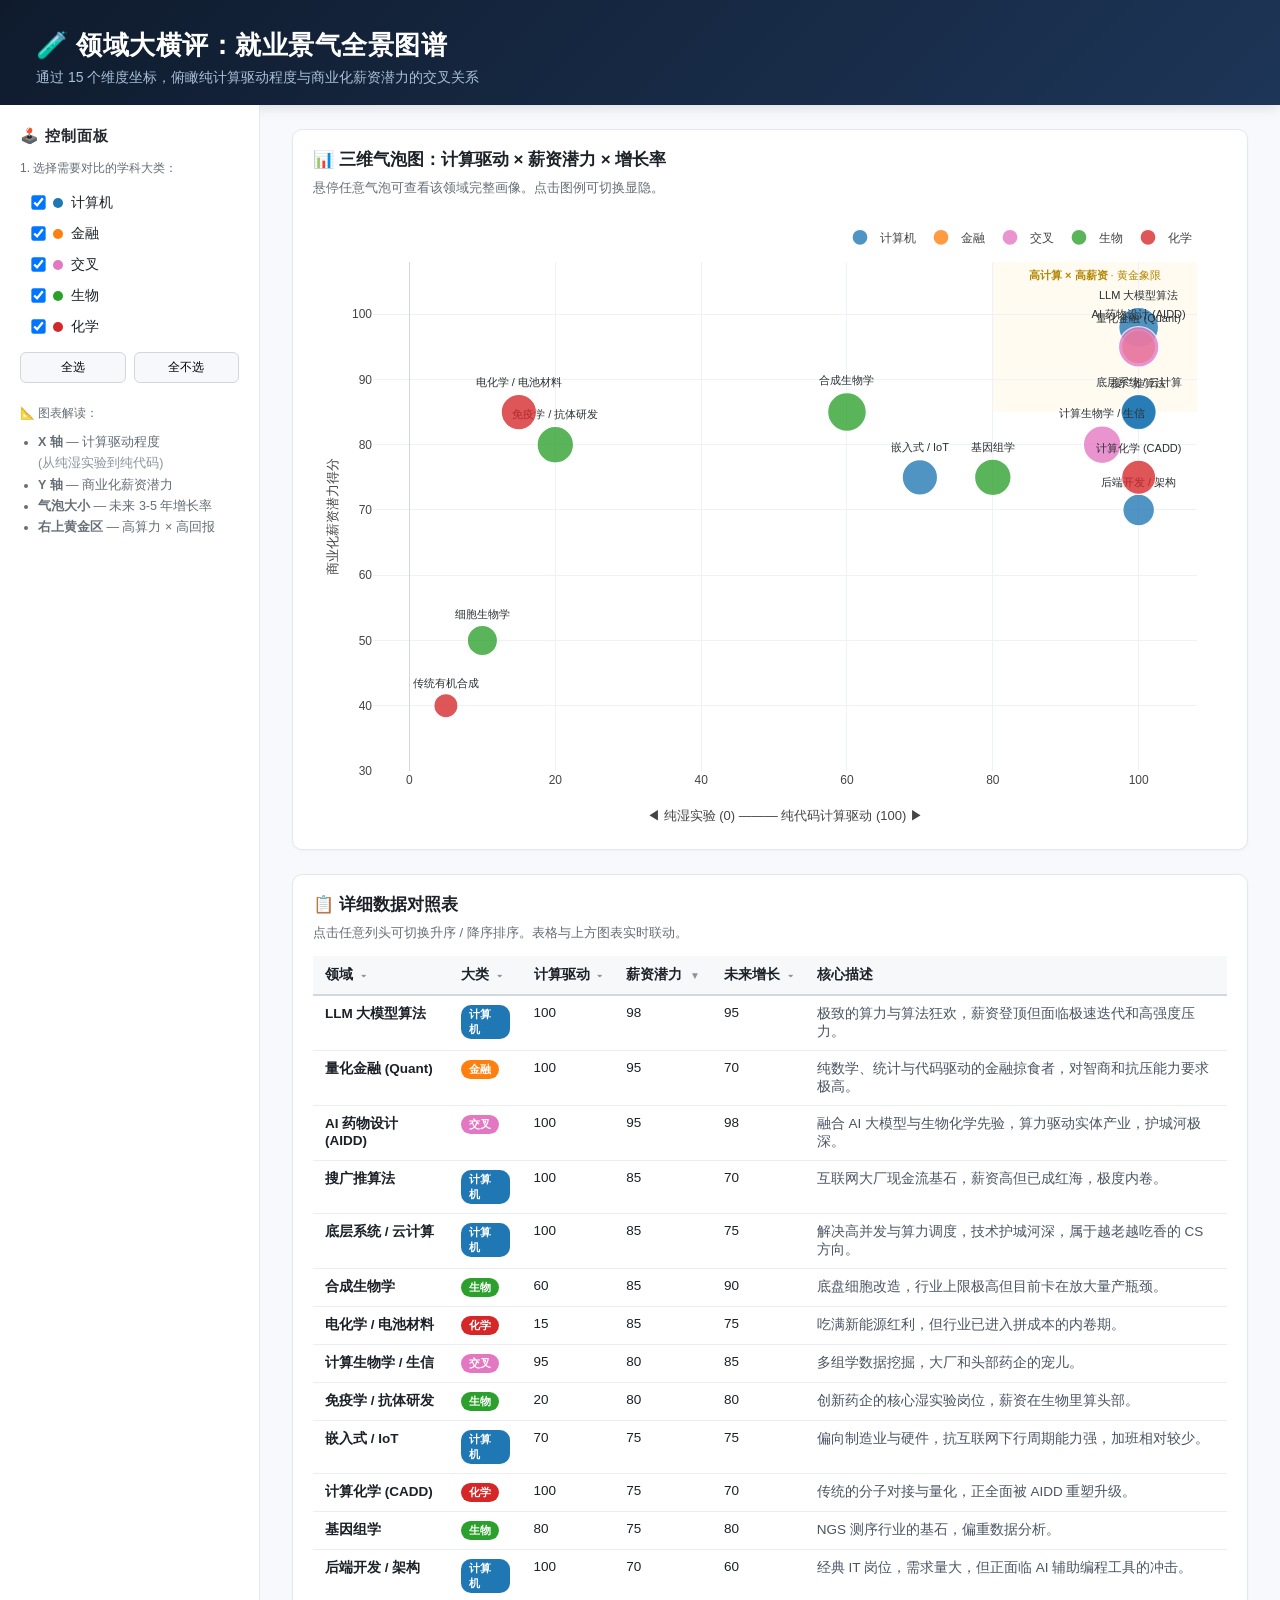
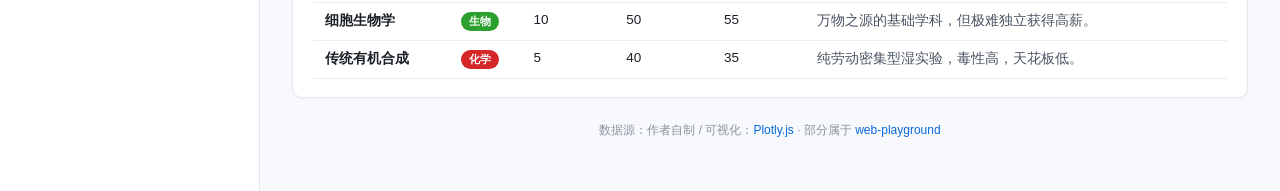
==== career-landscape/index.html @ ab69a727 "init: scaffold web-playground with career-landscape experiment - Repo landing page (index.html) list" ====
<!DOCTYPE html>
<html lang="zh-CN">
<head>
  <meta charset="UTF-8">
  <meta name="viewport" content="width=device-width, initial-scale=1.0">
  <title>领域大横评 · 就业景气全景图谱 | Career Landscape</title>
  <meta name="description" content="跨越生化、计算机、金融与交叉学科的多维可视化对比：计算驱动度 × 薪资潜力 × 未来增长率。">
  <link rel="stylesheet" href="style.css">
  <!-- Plotly.js CDN (v2.35, ~3.4MB gzipped)，纯前端无需后端 -->
  <script src="https://cdn.plot.ly/plotly-2.35.2.min.js" charset="utf-8"></script>
</head>
<body>

<header>
  <h1>🧪 领域大横评：就业景气全景图谱</h1>
  <div class="subtitle">通过 15 个维度坐标，俯瞰纯计算驱动程度与商业化薪资潜力的交叉关系</div>
</header>

<div class="layout">
  <!-- ========== 左侧控制面板 ========== -->
  <aside class="sidebar">
    <h2>🕹️ 控制面板</h2>

    <div class="filter-group">
      <p class="hint">1. 选择需要对比的学科大类：</p>
      <div id="category-filters"></div>
      <div class="btn-row">
        <button id="btn-all">全选</button>
        <button id="btn-none">全不选</button>
      </div>
    </div>

    <div class="filter-group">
      <p class="hint">📐 图表解读：</p>
      <ul style="font-size:12.5px;color:#656d76;padding-left:18px;line-height:1.7;margin:0">
        <li><strong>X 轴</strong> — 计算驱动程度<br><span style="color:#8b949e">(从纯湿实验到纯代码)</span></li>
        <li><strong>Y 轴</strong> — 商业化薪资潜力</li>
        <li><strong>气泡大小</strong> — 未来 3-5 年增长率</li>
        <li><strong>右上黄金区</strong> — 高算力 × 高回报</li>
      </ul>
    </div>
  </aside>

  <!-- ========== 主区域 ========== -->
  <main>
    <div class="card">
      <h3>📊 三维气泡图：计算驱动 × 薪资潜力 × 增长率</h3>
      <p class="caption">悬停任意气泡可查看该领域完整画像。点击图例可切换显隐。</p>
      <div id="plot"></div>
    </div>

    <div class="card">
      <h3>📋 详细数据对照表</h3>
      <p class="caption">点击任意列头可切换升序 / 降序排序。表格与上方图表实时联动。</p>
      <div class="scroll-x">
        <table class="data-table">
          <thead id="table-head">
            <tr>
              <th data-key="field">领域 <span class="sort-indicator">▾</span></th>
              <th data-key="category">大类 <span class="sort-indicator">▾</span></th>
              <th data-key="compute">计算驱动 <span class="sort-indicator">▾</span></th>
              <th data-key="salary">薪资潜力 <span class="sort-indicator">▾</span></th>
              <th data-key="growth">未来增长 <span class="sort-indicator">▾</span></th>
              <th>核心描述</th>
            </tr>
          </thead>
          <tbody id="table-body"></tbody>
        </table>
      </div>
    </div>

    <p class="footer-note">
      数据源：作者自制 / 可视化：<a href="https://plotly.com/javascript/" target="_blank">Plotly.js</a>
      · 部分属于 <a href="../" style="color:#0969da">web-playground</a>
    </p>
  </main>
</div>

<script src="data.js"></script>
<script src="app.js"></script>
</body>
</html>
---- career-landscape/style.css ----
/* ===== 全局排版 ===== */
* { box-sizing: border-box; }
html, body {
  margin: 0; padding: 0;
  font-family: -apple-system, BlinkMacSystemFont, "Segoe UI", "Helvetica Neue",
               "PingFang SC", "Hiragino Sans GB", "Microsoft YaHei", sans-serif;
  background: #f7f9fc;
  color: #1c2128;
}

header {
  padding: 28px 36px 18px;
  background: linear-gradient(135deg, #0f1b2d 0%, #1d3557 100%);
  color: #fff;
  box-shadow: 0 2px 14px rgba(0, 0, 0, 0.12);
}
header h1 {
  margin: 0;
  font-size: 26px;
  font-weight: 700;
  letter-spacing: 0.5px;
}
header .subtitle {
  margin-top: 6px;
  font-size: 14px;
  color: #a8c0d8;
}

/* ===== 主体布局：左侧栏 + 主区域 ===== */
.layout {
  display: grid;
  grid-template-columns: 260px 1fr;
  gap: 0;
  min-height: calc(100vh - 90px);
}

aside.sidebar {
  background: #fff;
  border-right: 1px solid #e3e8ef;
  padding: 22px 20px;
}
aside.sidebar h2 {
  font-size: 15px;
  font-weight: 600;
  margin: 0 0 14px;
  color: #24292f;
  text-transform: uppercase;
  letter-spacing: 1px;
}
.filter-group { margin-bottom: 22px; }
.filter-group .hint {
  font-size: 12px;
  color: #656d76;
  margin: 0 0 10px;
}
.filter-group label {
  display: flex;
  align-items: center;
  padding: 6px 8px;
  border-radius: 6px;
  cursor: pointer;
  font-size: 14px;
  transition: background 0.15s;
}
.filter-group label:hover { background: #f0f3f7; }
.filter-group input[type=checkbox] {
  margin-right: 8px;
  transform: scale(1.1);
  cursor: pointer;
}
.color-dot {
  display: inline-block;
  width: 10px; height: 10px;
  border-radius: 50%;
  margin-right: 8px;
}

.btn-row { display: flex; gap: 8px; margin-top: 10px; }
.btn-row button {
  flex: 1;
  padding: 6px 10px;
  font-size: 12px;
  background: #f6f8fa;
  border: 1px solid #d0d7de;
  border-radius: 6px;
  cursor: pointer;
  transition: background 0.15s;
}
.btn-row button:hover { background: #eaeef2; }

main {
  padding: 24px 32px 40px;
  overflow-x: hidden;
}

/* ===== 图表卡片 ===== */
.card {
  background: #fff;
  border: 1px solid #e3e8ef;
  border-radius: 10px;
  padding: 18px 20px;
  margin-bottom: 24px;
  box-shadow: 0 1px 3px rgba(0, 0, 0, 0.04);
}
.card h3 {
  margin: 0 0 8px;
  font-size: 17px;
  color: #1c2128;
}
.card .caption {
  margin: 0 0 14px;
  font-size: 13px;
  color: #656d76;
}

#plot { width: 100%; height: 620px; }

/* ===== 数据表 ===== */
table.data-table {
  width: 100%;
  border-collapse: collapse;
  font-size: 13.5px;
}
table.data-table thead th {
  position: sticky; top: 0;
  background: #f6f8fa;
  text-align: left;
  padding: 10px 12px;
  border-bottom: 2px solid #d0d7de;
  cursor: pointer;
  user-select: none;
  white-space: nowrap;
}
table.data-table thead th:hover { background: #eaeef2; }
table.data-table thead th .sort-indicator {
  font-size: 10px;
  color: #8b949e;
  margin-left: 4px;
}
table.data-table tbody td {
  padding: 9px 12px;
  border-bottom: 1px solid #eaeef2;
  vertical-align: top;
}
table.data-table tbody tr:hover { background: #fafbfc; }
.cat-badge {
  display: inline-block;
  padding: 2px 8px;
  font-size: 11px;
  font-weight: 600;
  color: #fff;
  border-radius: 10px;
}

.scroll-x { overflow-x: auto; }

.footer-note {
  font-size: 12px;
  color: #8b949e;
  margin-top: 18px;
  text-align: center;
}
.footer-note a { color: #0969da; text-decoration: none; }
.footer-note a:hover { text-decoration: underline; }

/* ===== 响应式 ===== */
@media (max-width: 860px) {
  .layout { grid-template-columns: 1fr; }
  aside.sidebar { border-right: none; border-bottom: 1px solid #e3e8ef; }
  #plot { height: 480px; }
}
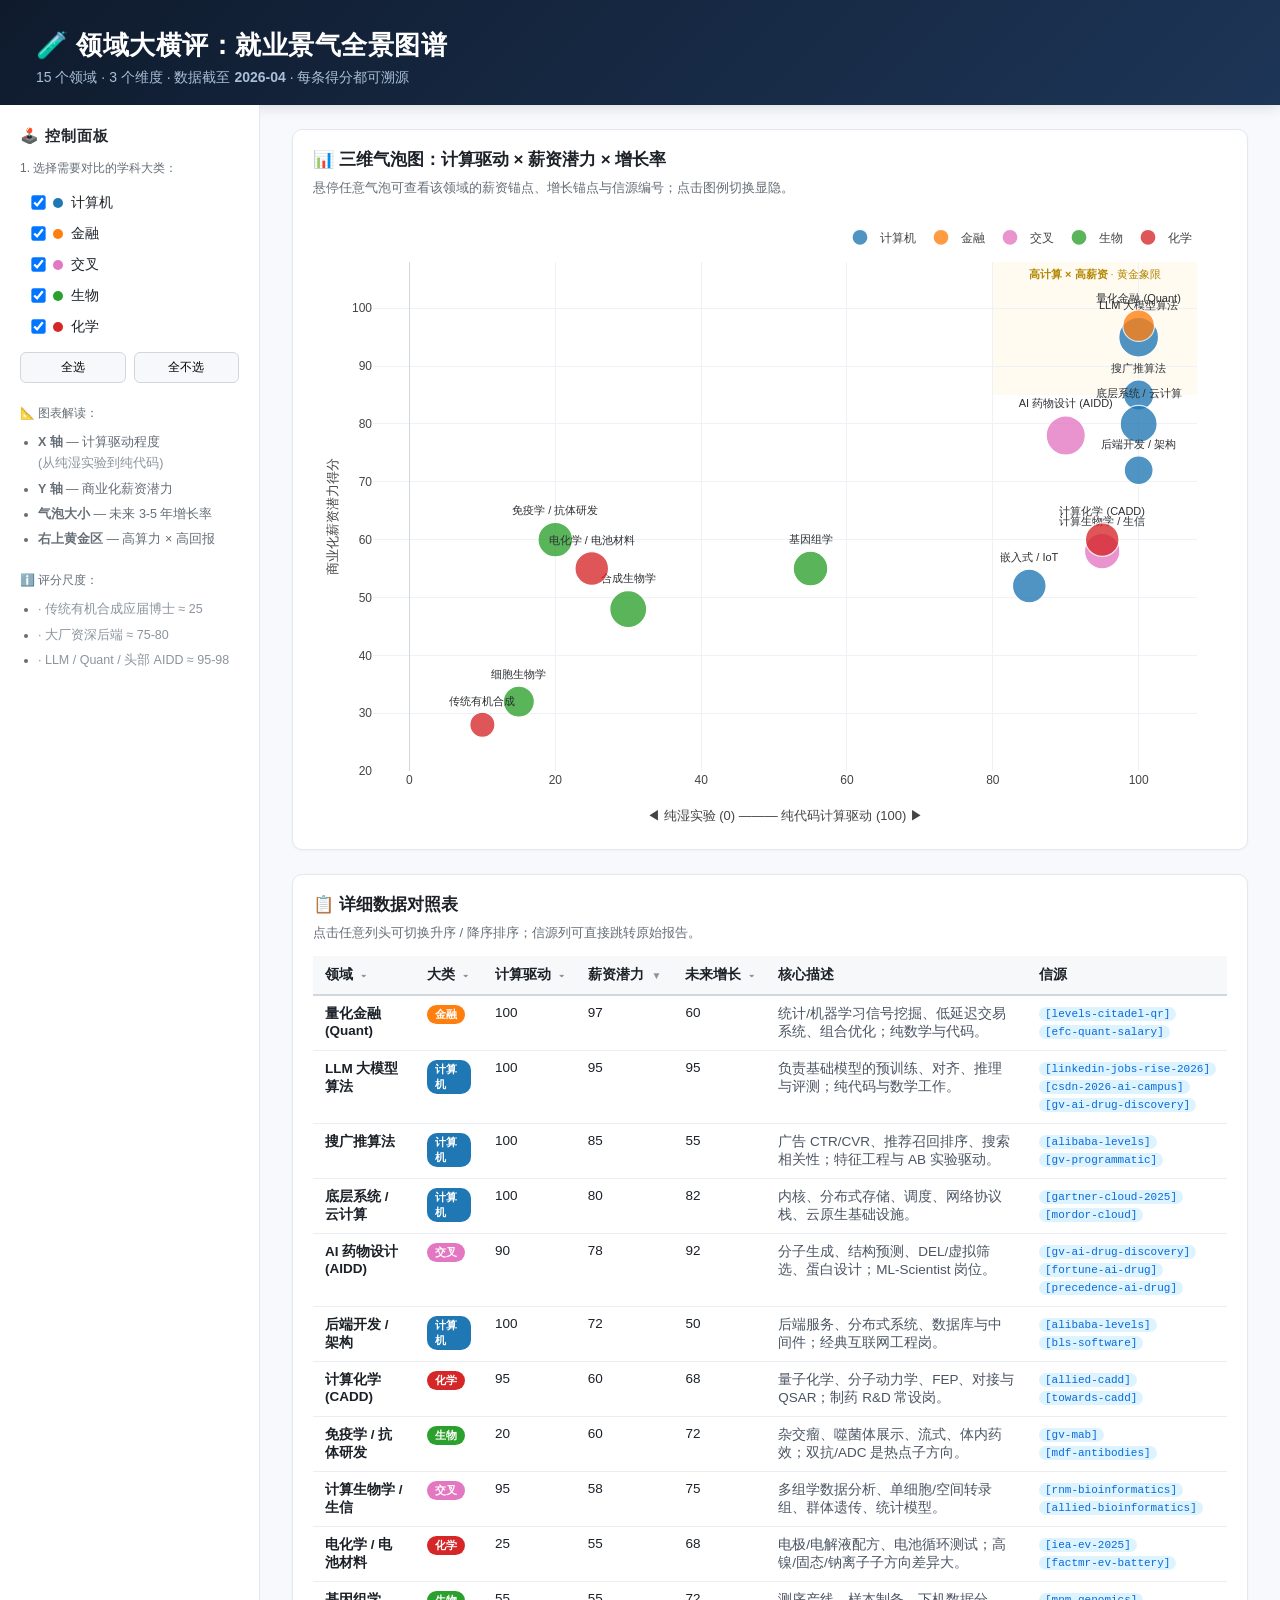
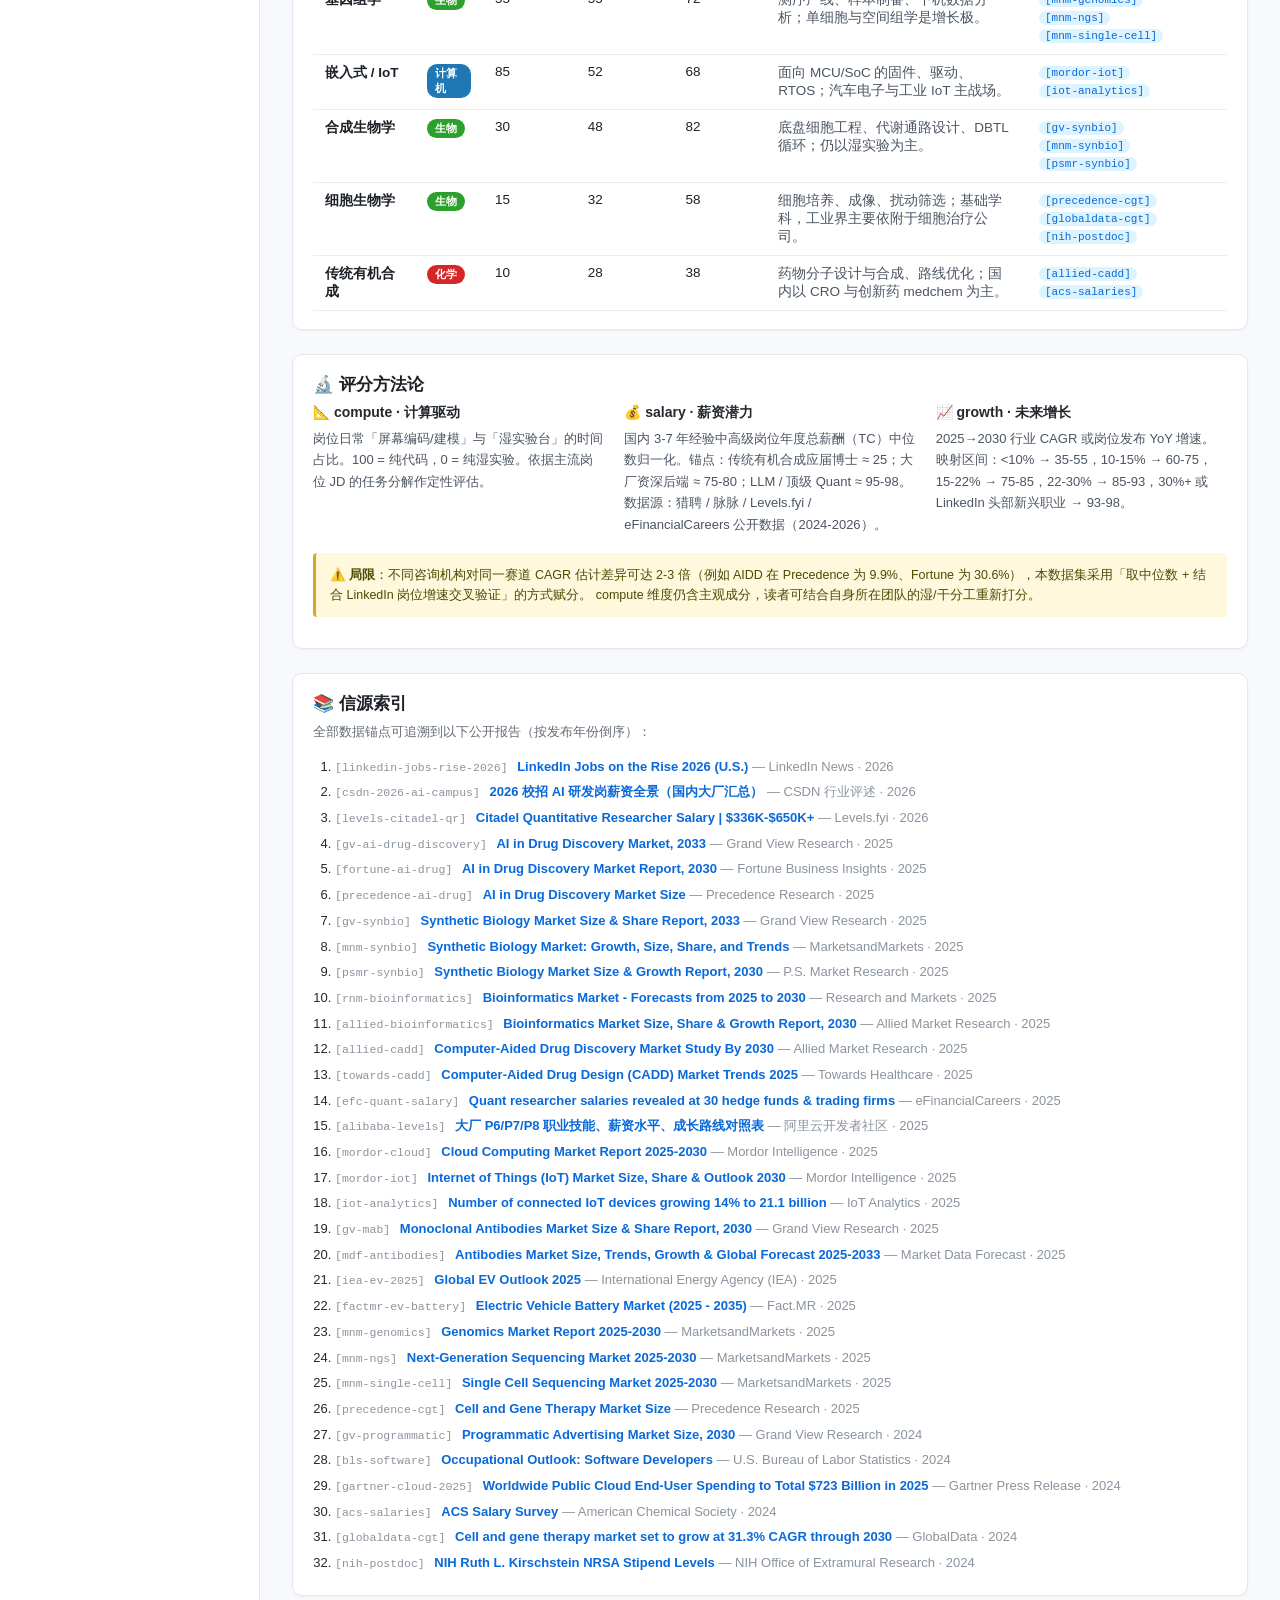
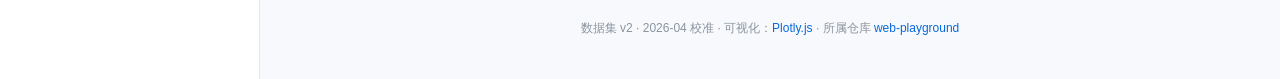
==== commit c18bf6cf: "data: refresh domain scores with 2025-2026 cited sources (v2) - 15 domains rescored using 2025/2026 " ====
--- a/career-landscape/index.html
+++ b/career-landscape/index.html
@@ -4,20 +4,20 @@
   <meta charset="UTF-8">
   <meta name="viewport" content="width=device-width, initial-scale=1.0">
   <title>领域大横评 · 就业景气全景图谱 | Career Landscape</title>
-  <meta name="description" content="跨越生化、计算机、金融与交叉学科的多维可视化对比：计算驱动度 × 薪资潜力 × 未来增长率。">
+  <meta name="description" content="跨越生化、计算机、金融与交叉学科的多维可视化对比：计算驱动度 × 薪资潜力 × 未来增长率。数据更新至 2026-04，附公开信源。">
   <link rel="stylesheet" href="style.css">
-  <!-- Plotly.js CDN (v2.35, ~3.4MB gzipped)，纯前端无需后端 -->
   <script src="https://cdn.plot.ly/plotly-2.35.2.min.js" charset="utf-8"></script>
 </head>
 <body>
 
 <header>
   <h1>🧪 领域大横评：就业景气全景图谱</h1>
-  <div class="subtitle">通过 15 个维度坐标，俯瞰纯计算驱动程度与商业化薪资潜力的交叉关系</div>
+  <div class="subtitle">
+    15 个领域 · 3 个维度 · 数据截至 <strong>2026-04</strong> · 每条得分都可溯源
+  </div>
 </header>
 
 <div class="layout">
-  <!-- ========== 左侧控制面板 ========== -->
   <aside class="sidebar">
     <h2>🕹️ 控制面板</h2>
 
@@ -32,26 +32,34 @@
 
     <div class="filter-group">
       <p class="hint">📐 图表解读：</p>
-      <ul style="font-size:12.5px;color:#656d76;padding-left:18px;line-height:1.7;margin:0">
-        <li><strong>X 轴</strong> — 计算驱动程度<br><span style="color:#8b949e">(从纯湿实验到纯代码)</span></li>
+      <ul class="legend-list">
+        <li><strong>X 轴</strong> — 计算驱动程度<br><span class="muted">(从纯湿实验到纯代码)</span></li>
         <li><strong>Y 轴</strong> — 商业化薪资潜力</li>
         <li><strong>气泡大小</strong> — 未来 3-5 年增长率</li>
         <li><strong>右上黄金区</strong> — 高算力 × 高回报</li>
       </ul>
     </div>
+
+    <div class="filter-group">
+      <p class="hint">ℹ️ 评分尺度：</p>
+      <ul class="legend-list">
+        <li><span class="muted">· 传统有机合成应届博士 ≈ 25</span></li>
+        <li><span class="muted">· 大厂资深后端 ≈ 75-80</span></li>
+        <li><span class="muted">· LLM / Quant / 头部 AIDD ≈ 95-98</span></li>
+      </ul>
+    </div>
   </aside>
 
-  <!-- ========== 主区域 ========== -->
   <main>
     <div class="card">
       <h3>📊 三维气泡图：计算驱动 × 薪资潜力 × 增长率</h3>
-      <p class="caption">悬停任意气泡可查看该领域完整画像。点击图例可切换显隐。</p>
+      <p class="caption">悬停任意气泡可查看该领域的薪资锚点、增长锚点与信源编号；点击图例切换显隐。</p>
       <div id="plot"></div>
     </div>
 
     <div class="card">
       <h3>📋 详细数据对照表</h3>
-      <p class="caption">点击任意列头可切换升序 / 降序排序。表格与上方图表实时联动。</p>
+      <p class="caption">点击任意列头可切换升序 / 降序排序；信源列可直接跳转原始报告。</p>
       <div class="scroll-x">
         <table class="data-table">
           <thead id="table-head">
@@ -62,6 +70,7 @@
               <th data-key="salary">薪资潜力 <span class="sort-indicator">▾</span></th>
               <th data-key="growth">未来增长 <span class="sort-indicator">▾</span></th>
               <th>核心描述</th>
+              <th>信源</th>
             </tr>
           </thead>
           <tbody id="table-body"></tbody>
@@ -69,9 +78,37 @@
       </div>
     </div>
 
+    <div class="card">
+      <h3>🔬 评分方法论</h3>
+      <div class="methodology">
+        <div class="method-col">
+          <h4>📐 compute · 计算驱动</h4>
+          <p>岗位日常「屏幕编码/建模」与「湿实验台」的时间占比。100 = 纯代码，0 = 纯湿实验。依据主流岗位 JD 的任务分解作定性评估。</p>
+        </div>
+        <div class="method-col">
+          <h4>💰 salary · 薪资潜力</h4>
+          <p>国内 3-7 年经验中高级岗位年度总薪酬（TC）中位数归一化。锚点：传统有机合成应届博士 ≈ 25；大厂资深后端 ≈ 75-80；LLM / 顶级 Quant ≈ 95-98。数据源：猎聘 / 脉脉 / Levels.fyi / eFinancialCareers 公开数据（2024-2026）。</p>
+        </div>
+        <div class="method-col">
+          <h4>📈 growth · 未来增长</h4>
+          <p>2025→2030 行业 CAGR 或岗位发布 YoY 增速。映射区间：&lt;10% → 35-55，10-15% → 60-75，15-22% → 75-85，22-30% → 85-93，30%+ 或 LinkedIn 头部新兴职业 → 93-98。</p>
+        </div>
+      </div>
+      <p class="disclaimer">
+        ⚠️ <strong>局限</strong>：不同咨询机构对同一赛道 CAGR 估计差异可达 2-3 倍（例如 AIDD 在 Precedence 为 9.9%、Fortune 为 30.6%），本数据集采用「取中位数 + 结合 LinkedIn 岗位增速交叉验证」的方式赋分。
+        compute 维度仍含主观成分，读者可结合自身所在团队的湿/干分工重新打分。
+      </p>
+    </div>
+
+    <div class="card">
+      <h3>📚 信源索引</h3>
+      <p class="caption">全部数据锚点可追溯到以下公开报告（按发布年份倒序）：</p>
+      <ol id="source-list" class="source-list"></ol>
+    </div>
+
     <p class="footer-note">
-      数据源：作者自制 / 可视化：<a href="https://plotly.com/javascript/" target="_blank">Plotly.js</a>
-      · 部分属于 <a href="../" style="color:#0969da">web-playground</a>
+      数据集 v2 · 2026-04 校准 · 可视化：<a href="https://plotly.com/javascript/" target="_blank">Plotly.js</a>
+      · 所属仓库 <a href="../">web-playground</a>
     </p>
   </main>
 </div>
--- a/career-landscape/style.css
+++ b/career-landscape/style.css
@@ -154,6 +154,82 @@
 
 .scroll-x { overflow-x: auto; }
 
+/* ===== 侧边栏列表微调 ===== */
+.legend-list {
+  font-size: 12.5px;
+  color: #656d76;
+  padding-left: 18px;
+  line-height: 1.7;
+  margin: 0;
+}
+.legend-list li { margin-bottom: 4px; }
+.muted { color: #8b949e; }
+
+/* ===== 信源编号徽章 ===== */
+.src-ref {
+  display: inline-block;
+  font-size: 11px;
+  font-family: ui-monospace, SFMono-Regular, Menlo, monospace;
+  color: #0969da;
+  background: #ddf4ff;
+  padding: 1px 6px;
+  border-radius: 10px;
+  margin-right: 3px;
+  margin-bottom: 2px;
+  text-decoration: none;
+  white-space: nowrap;
+}
+.src-ref:hover { background: #b6e3ff; }
+.src-col { max-width: 200px; }
+
+/* ===== 方法论三栏 ===== */
+.methodology {
+  display: grid;
+  grid-template-columns: repeat(3, 1fr);
+  gap: 20px;
+  margin-top: 8px;
+}
+.method-col h4 {
+  font-size: 14px;
+  margin: 0 0 6px;
+  color: #24292f;
+}
+.method-col p {
+  font-size: 13px;
+  color: #4b5563;
+  line-height: 1.65;
+  margin: 0;
+}
+.disclaimer {
+  margin-top: 18px;
+  padding: 12px 14px;
+  background: #fff8dd;
+  border-left: 3px solid #d4a72c;
+  border-radius: 4px;
+  font-size: 12.5px;
+  color: #4b4b00;
+  line-height: 1.6;
+}
+
+/* ===== 信源索引列表 ===== */
+.source-list {
+  font-size: 13px;
+  line-height: 1.8;
+  padding-left: 22px;
+  margin: 0;
+  color: #24292f;
+}
+.source-list li { margin-bottom: 2px; }
+.source-list a { color: #0969da; text-decoration: none; }
+.source-list a:hover { text-decoration: underline; }
+.source-list .src-key {
+  font-family: ui-monospace, SFMono-Regular, Menlo, monospace;
+  color: #8b949e;
+  font-size: 11.5px;
+  margin-right: 6px;
+}
+.source-list .src-meta { color: #8b949e; }
+
 .footer-note {
   font-size: 12px;
   color: #8b949e;
@@ -168,4 +244,5 @@
   .layout { grid-template-columns: 1fr; }
   aside.sidebar { border-right: none; border-bottom: 1px solid #e3e8ef; }
   #plot { height: 480px; }
-}
+  .methodology { grid-template-columns: 1fr; }
+}
